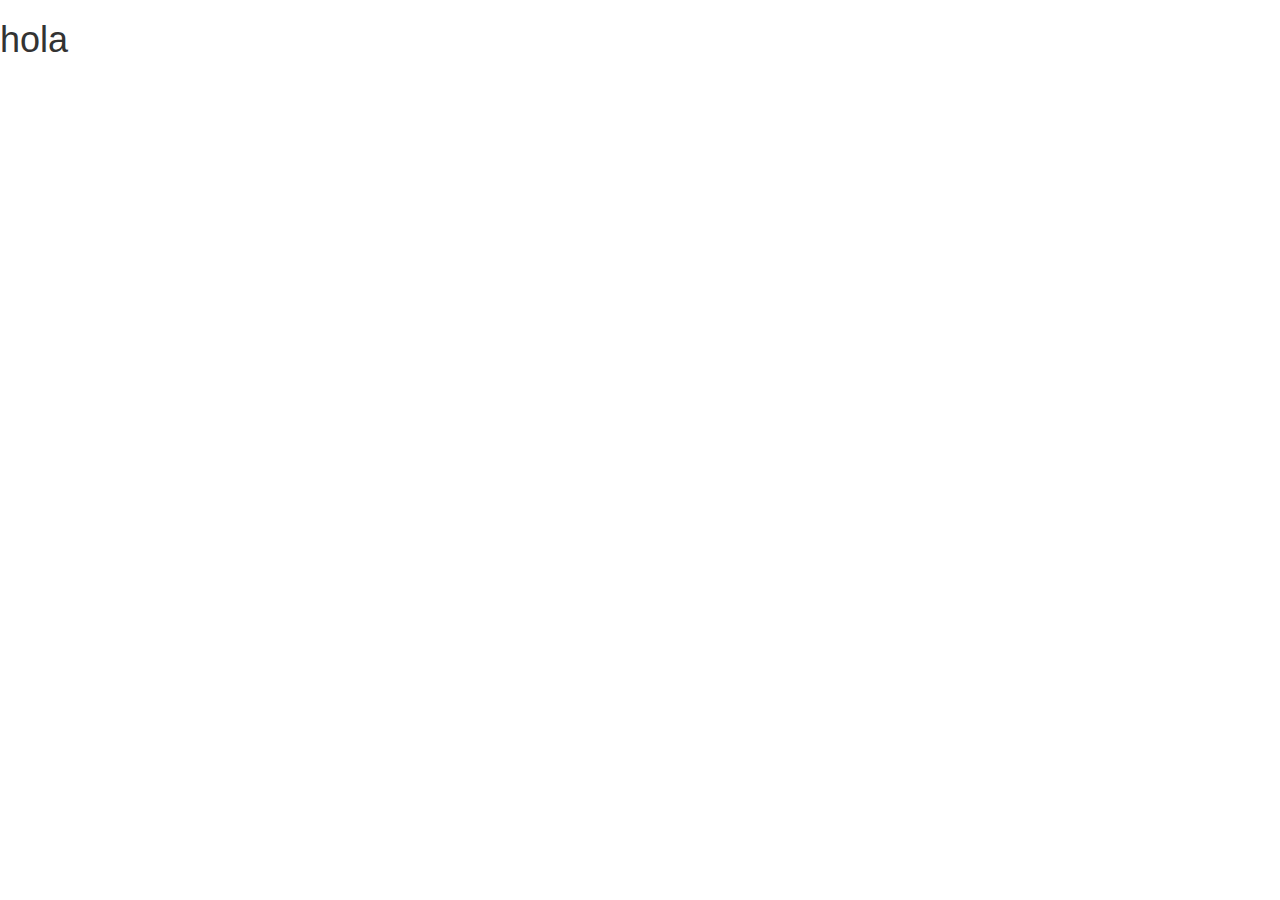
==== index.html @ 2df9af16 "Agregando estructura de carpetas" ====
<!DOCTYPE html>
<html lang="en">
<head>
	<meta charset="UTF-8">
	<meta name="viewport" content="width=device-width, initial-scale=1.0">
	<meta http-equiv="X-UA-Compatible" content="ie=edge">
	<link rel="stylesheet" href="vendors/bootstrap/css/bootstrap.min.css">
	<link href="https://fonts.googleapis.com/css?family=Raleway" rel="stylesheet">
	<link rel="stylesheet" href="css/main.css">
	<title>Lyft</title>
</head>
<body>
	<h1>hola</h1>
	

	

	<script src="vendors/jquery/jquery-3.2.1.min.js"></script>
	<script src="js/app.js"></script>
</body>
</html>
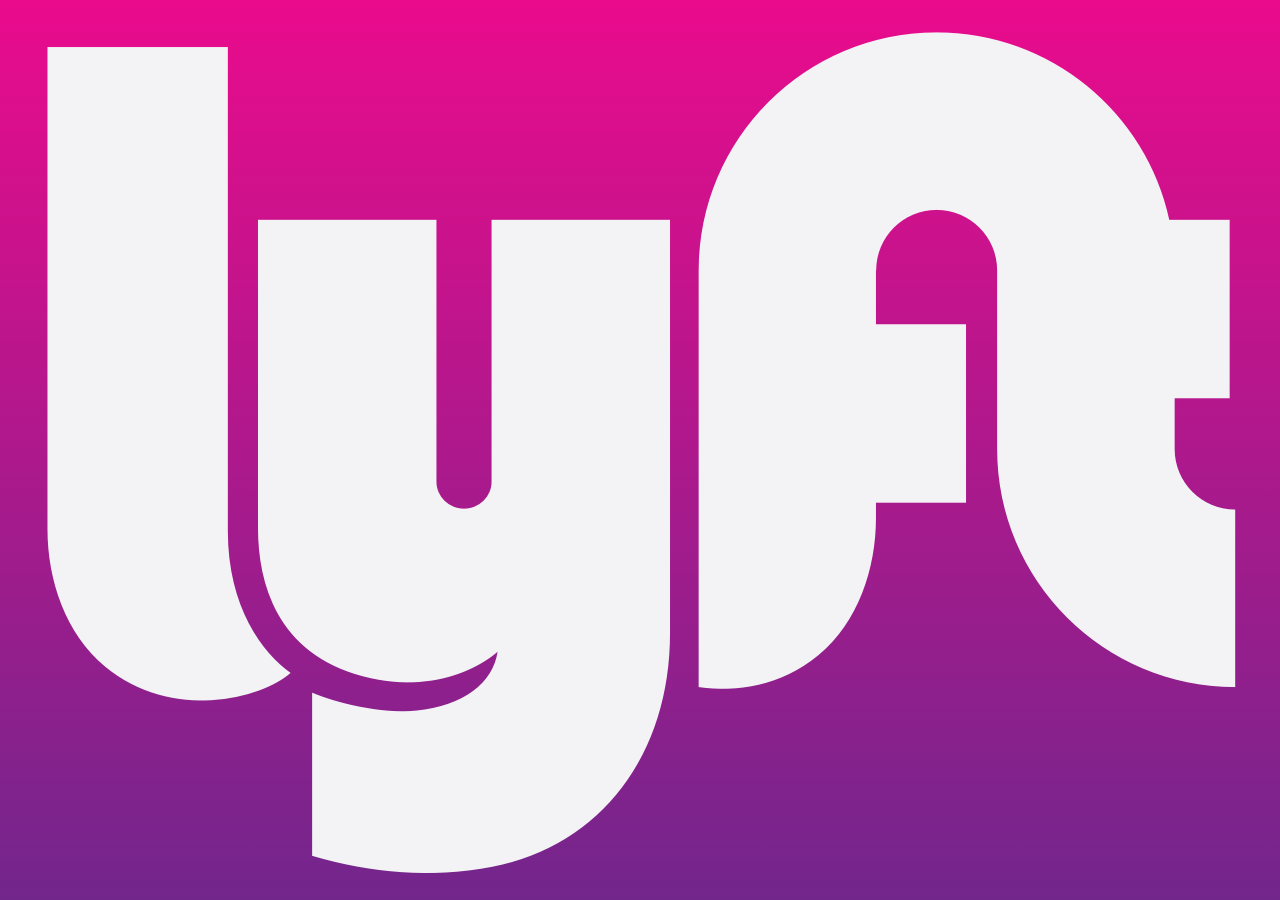
==== commit 9c02b524: "Agregando la vista principal, estilos y vista splash" ====
--- a/index.html
+++ b/index.html
@@ -4,18 +4,34 @@
 	<meta charset="UTF-8">
 	<meta name="viewport" content="width=device-width, initial-scale=1.0">
 	<meta http-equiv="X-UA-Compatible" content="ie=edge">
+	 <!--Import Bootstrap.css-->
 	<link rel="stylesheet" href="vendors/bootstrap/css/bootstrap.min.css">
+	<!-- tab icon -->
+	<link rel="shortcut icon" href="assets/img/favicon.ico" type="image/x-icon">
+	<!--font-->
 	<link href="https://fonts.googleapis.com/css?family=Raleway" rel="stylesheet">
+	<!--Css-->
 	<link rel="stylesheet" href="css/main.css">
 	<title>Lyft</title>
 </head>
-<body>
-	<h1>hola</h1>
+<body class= "container-background">
+	<main>
+		<div class="container-fluid">
+			<div class ="row">
+				<div class="col-xs-12">
+					<img src="assets/img/logo-white.png" alt="lyft white" class="img-responsive lyft-white">
+				</div>
+			</div>
+		</div>
+
+	</main>
 	
 
 	
-
+	<!-- Import jQuery-->
 	<script src="vendors/jquery/jquery-3.2.1.min.js"></script>
 	<script src="js/app.js"></script>
+	<!-- bootstrap -->
+	<script type="text/javascript" src="vendors/bootstrap/js/bootstrap.min.js"></script>
 </body>
 </html>--- a/css/main.css
+++ b/css/main.css
@@ -0,0 +1,15 @@
+
+ /*Style index.html*/
+
+ .container-background{
+    background: linear-gradient( #ea0b8c, #72268c);
+    display: flex;
+	flex-direction: column;
+	justify-content: center;
+    padding: 2em;
+    height: 100vh;
+}
+.lyft-white{
+    text-align: center;
+    
+}
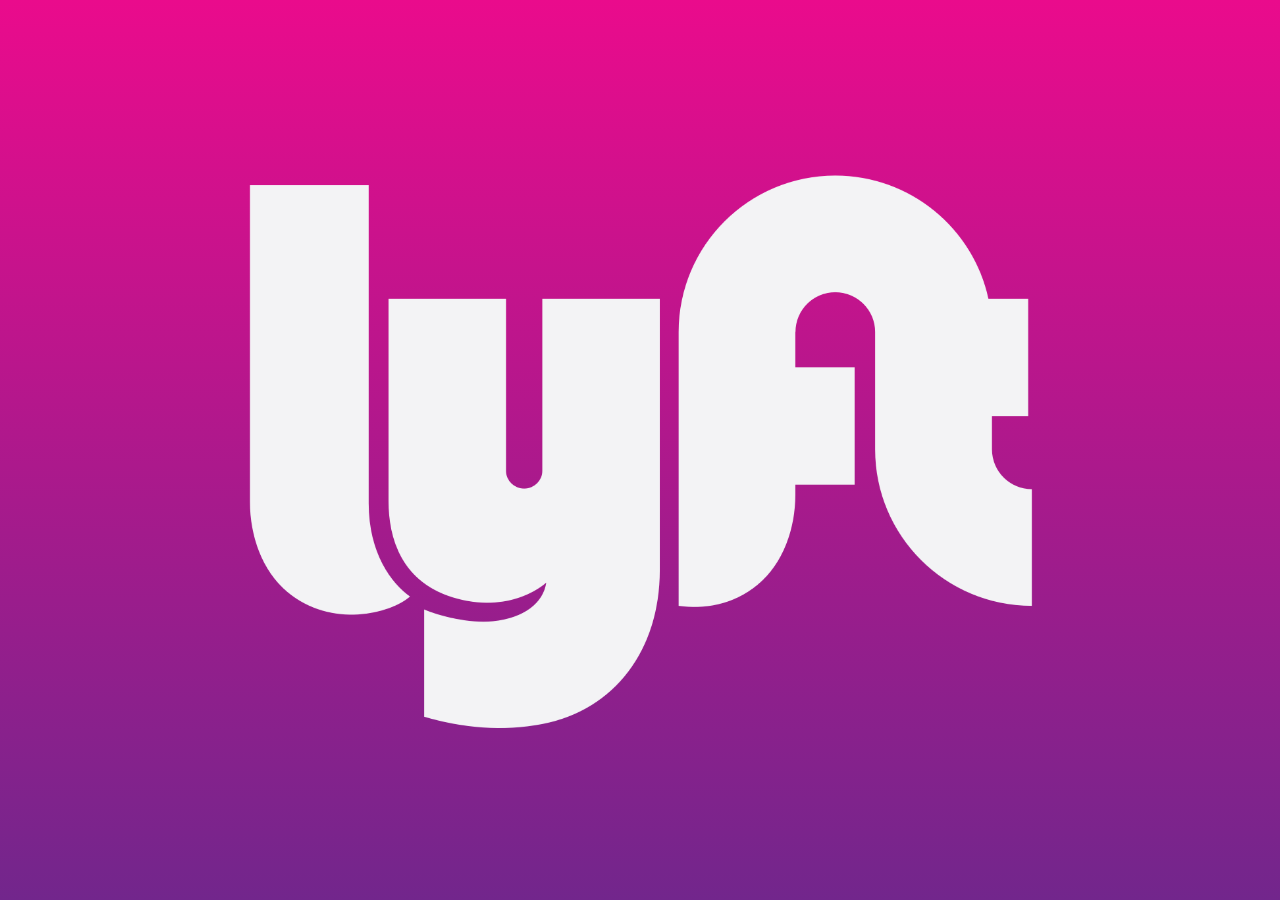
==== commit 67342688: "Modificando estructura para mobile y desktop" ====
--- a/index.html
+++ b/index.html
@@ -14,11 +14,12 @@
 	<link rel="stylesheet" href="css/main.css">
 	<title>Lyft</title>
 </head>
+<!-- vista principal-->
 <body class= "container-background">
 	<main>
 		<div class="container-fluid">
 			<div class ="row">
-				<div class="col-xs-12">
+				<div class="col-xs-12 col-md-8 col-md-offset-2">
 					<img src="assets/img/logo-white.png" alt="lyft white" class="img-responsive lyft-white">
 				</div>
 			</div>
--- a/css/main.css
+++ b/css/main.css
@@ -13,3 +13,17 @@
     text-align: center;
     
 }
+
+/*Style register.html*/
+.background-lyft{
+    background-image: url(../assets/img/fondo.jpg);
+    background-repeat: no-repeat;
+    background-size: cover;
+    background-position: bottom;
+    height: 100vh;
+    width: 100%;
+    display: flex;
+	flex-direction: column;
+	
+    
+}
